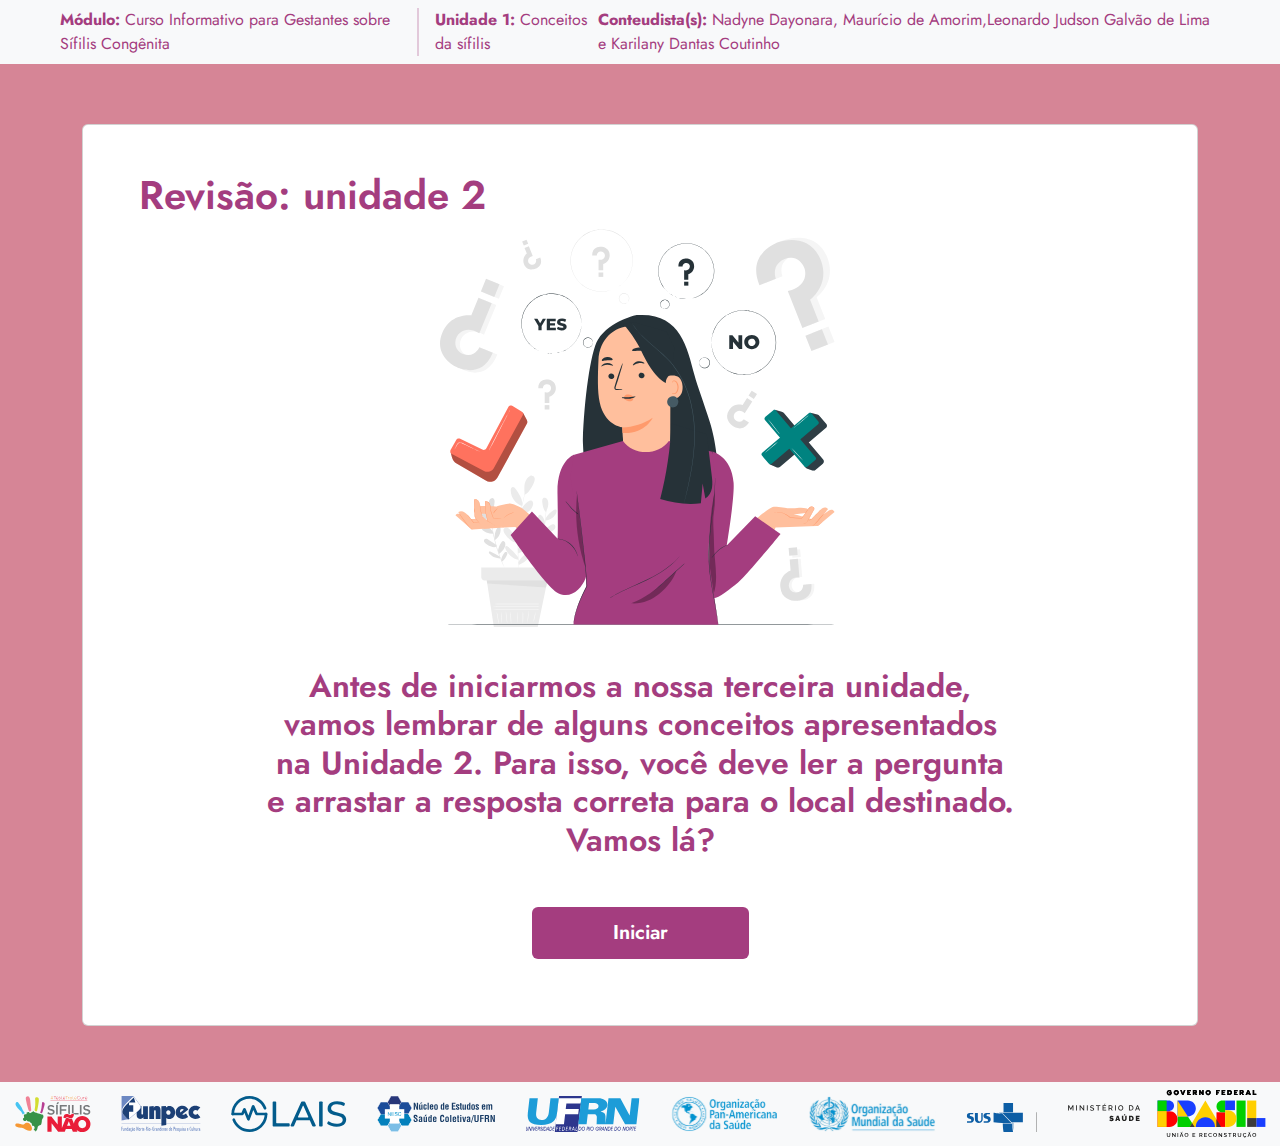
==== index2.html @ 6b5393c3 "versao web" ====
<!DOCTYPE html>
<html lang="en">

<head>
    <meta charset="UTF-8">
    <meta http-equiv="X-UA-Compatible" content="IE=edge">
    <meta name="viewport" content="width=device-width, initial-scale=1.0">
    <title>Curso Informativo para Gestantes sobre Sífilis Congênita</title>
    <link rel="icon" type="image/x-icon" href="/imgs/favicon.svg">
    <link rel="stylesheet" href="css/bootstrap.min.css">
    <link rel="stylesheet" href="style.css">
</head>

<body>
    <nav class="navbar navbar-expand-lg bg-light d-none d-sm-block px-5">
        <div class="container-fluid">
            <div class="navbar-collapse" id="navbarSupportedContent">
                <ul class="navbar-nav me-auto">
                    <li class="nav-item" href="#">
                        <strong>Módulo:</strong> Curso Informativo para Gestantes sobre Sífilis Congênita
                    </li>
                    <li class="vr mx-3"></li>
                    <li class="nav-item">
                        <strong>Unidade 1:</strong> Conceitos da sífilis
                    </li>
                </ul>
                <ul class="navbar-nav">
                    <li class="nav-item">
                        <strong>Conteudista(s):</strong> Nadyne Dayonara, Maurício de Amorim,Leonardo Judson Galvão de
                        Lima e
                        Karilany Dantas Coutinho
                    </li>
                </ul>
            </div>
        </div>
    </nav>
    <nav class="navbar navbar-expand-lg bg-light d-sm-none">
        <div class="container-fluid">
            <div class="navbar-collapse" id="navbarSupportedContent">
                <ul class="navbar-nav me-auto">
                    <span class="nav-item" href="#">
                        <strong>Módulo:</strong> Curso Informativo para Gestantes sobre Sífilis Congênita
                        <div class="vr"></div>
                        <strong>Unidade 1:</strong> Conceitos da sífilis
                    </span>
                </ul>
            </div>
        </div>
    </nav>
    <div id="okModal" class="modal ok-modal" tabindex="-1" aria-hidden="true">
        <div class="modal-dialog modal-dialog-centered">
            <div class="modal-content">
                <div class="modal-header">
                    <h5 class="modal-title">
                        Muito bem! A sífilis é uma doença sexualmente transmissível.
                    </h5>
                    <button type="button" class="btn-close btn-close-white" data-bs-dismiss="modal"
                        aria-label="Close"></button>
                </div>
                <div class="modal-body">
                    <p>
                        Ops! Aparentemente tem algo errado aí!
                    </p>
                </div>
                <div class="modal-footer">
                    <button type="button" class="btn btn-primary" data-bs-dismiss="modal">Continuar</button>
                </div>
            </div>
        </div>
    </div>
    <div id="notokModal" class="modal notok-modal" tabindex="-1" aria-hidden="true">
        <div class="modal-dialog modal-dialog-centered">
            <div class="modal-content">
                <div class="modal-header">
                    <h5 class="modal-title">
                        Resposta errada
                    </h5>
                    <button type="button" class="btn-close btn-close-white" data-bs-dismiss="modal"
                        aria-label="Close"></button>
                </div>
                <div class="modal-body">
                    <p>
                        Ops! Aparentemente tem algo errado aí!
                    </p>
                </div>
                <div class="modal-footer">
                    <button type="button" data-bs-dismiss="modal" class="btn btn-primary">Voltar</button>
                </div>
            </div>
        </div>
    </div>
    <div class="container">
        <div class="card card-inicio">
            <div class="card-body">
                <h1 class="card-title">
                    Revisão: unidade 2
                </h1>
                <div class="d-flex flex-column align-items-center justify-content-center">
                    <img class="img-fluid" src="imgs/duvida.svg" alt="">
                    <h2 class="text-center w-75">
                        Antes de iniciarmos a nossa terceira unidade, vamos lembrar de alguns conceitos apresentados na
                        Unidade 2. Para isso, você deve ler a pergunta e arrastar a resposta correta para o local
                        destinado. Vamos lá?
                    </h2>
                    <button class="btn btn-start">
                        Iniciar
                    </button>
                </div>
            </div>
        </div>
        <div class="card card-parabens" style="display: none;">
            <div class="card-body">
                <h1 class="card-title">
                    Revisão: unidade 1
                </h1>
                <div class="inicio d-flex flex-column align-items-center justify-content-center">
                    <img class="img-fluid" src="imgs/parabens.svg" alt="">
                    <h2 class="text-center w-75">
                        Parabéns! Você concluiu o quiz da unidade 2!
                    </h2>
                    <button class="btn btn-end">
                        Ir para a atividade seguinte
                    </button>
                </div>
            </div>
        </div>
    </div>

    <nav class="navbar navbar-expand-lg bg-light d-sm-none">
        <div class="container-fluid">
            <div class="navbar-collapse" id="navbarSupportedContent">
                <ul class="navbar-nav me-auto">
                    <span class="nav-item" href="#">
                        <strong>Conteudista(s):</strong> Nadyne Dayonara, Maurício de Amorim,Leonardo Judson Galvão de
                        Lima e
                        Karilany Dantas Coutinho
                    </span>
                </ul>
            </div>
        </div>
    </nav>

    <footer>
        <div class="navbar navbar-expand-lg bg-light">
            <div class="d-flex w-100 align-content-center justify-content-center">
                <img class="img-fluid" src="imgs/logos.svg" alt="">
            </div>
        </div>
    </footer>
    <script src="https://code.jquery.com/jquery-3.6.4.js"
        integrity="sha256-a9jBBRygX1Bh5lt8GZjXDzyOB+bWve9EiO7tROUtj/E=" crossorigin="anonymous"></script>
    <script src="js/bootstrap.bundle.min.js"></script>
    <script src="index2.js"></script>
    <script src="script.js"></script>
</body>

</html>
---- style.css ----
@import url("https://fonts.googleapis.com/css2?family=Jost:ital,wght@0,100;0,200;0,300;0,400;0,500;0,600;0,700;0,800;0,900;1,100;1,200;1,300;1,400;1,500;1,600;1,700;1,800;1,900&display=swap");
* {
  font-family: "Jost", sans-serif;
  color: #a43d7f;
}

.vr {
  border: 1px solid #a43d7f;
}

h1,
h2 {
  font-weight: 600;
}

footer {
  margin-top: auto;
}

body {
  background-color: #d68596;
  min-height: 100vh;
  display: flex;
  flex-direction: column;
}
body .card {
  margin-top: 60px;
  margin-bottom: 56px;
  padding: 30px 40px 50px;
  min-height: calc(100vh - 220px);
}
body .card .btn-next,
body .card .btn-start,
body .card .btn-end {
  background-color: #a43d7f;
  color: white;
  font-size: 20px;
  font-weight: 600;
  padding: 10px 80px;
}
body .card .card-text p {
  font-size: 20px;
  font-weight: 500;
  margin: 0;
}
body .card .question .card-title {
  background-color: #ffdfe6;
  padding: 50px 100px;
  border-radius: 8px;
}
body .card .question .btn-option {
  border: 1px solid #a43d7f;
  width: 100%;
  font-weight: 700;
  color: #a43d7f;
  margin: 10px 0;
}

.card-inicio h2,
.card-parabens h2 {
  padding: 40px 0;
}

.modal h5 {
  color: white;
  font-weight: 600;
}
.modal .modal-body,
.modal .btn {
  font-size: 18px;
  font-weight: 500;
}

.ok-modal .modal-header,
.ok-modal .btn {
  background-color: #178545;
}
.ok-modal .modal-body p {
  color: #178545;
}

.notok-modal .modal-header,
.notok-modal .btn {
  background-color: #b82e2d;
}
.notok-modal .modal-body p {
  color: #b82e2d;
}

.numero-questao {
  padding: 12px;
  background-color: #ffdfe6;
  border-radius: 4px;
  height: 48px;
}

@media screen and (max-width: 600px) {
  .card {
    padding: 0px !important;
  }
  .card .numero-questao {
    background-color: transparent;
    padding: 0;
  }
  .card h1,
  .card h2 {
    font-size: 16px;
    width: 100% !important;
  }
  .card .question {
    padding: 0 !important;
    margin: 0 !important;
    width: 100% !important;
  }
  .card .question .card-title {
    padding: 50px !important;
  }
  .card .question p {
    font-size: 16px !important;
  }
  .card .btn {
    font-size: 16px !important;
    padding: 10px !important;
    width: 100%;
  }
  .card-inicio img {
    width: 50%;
  }
}

/*# sourceMappingURL=style.css.map */
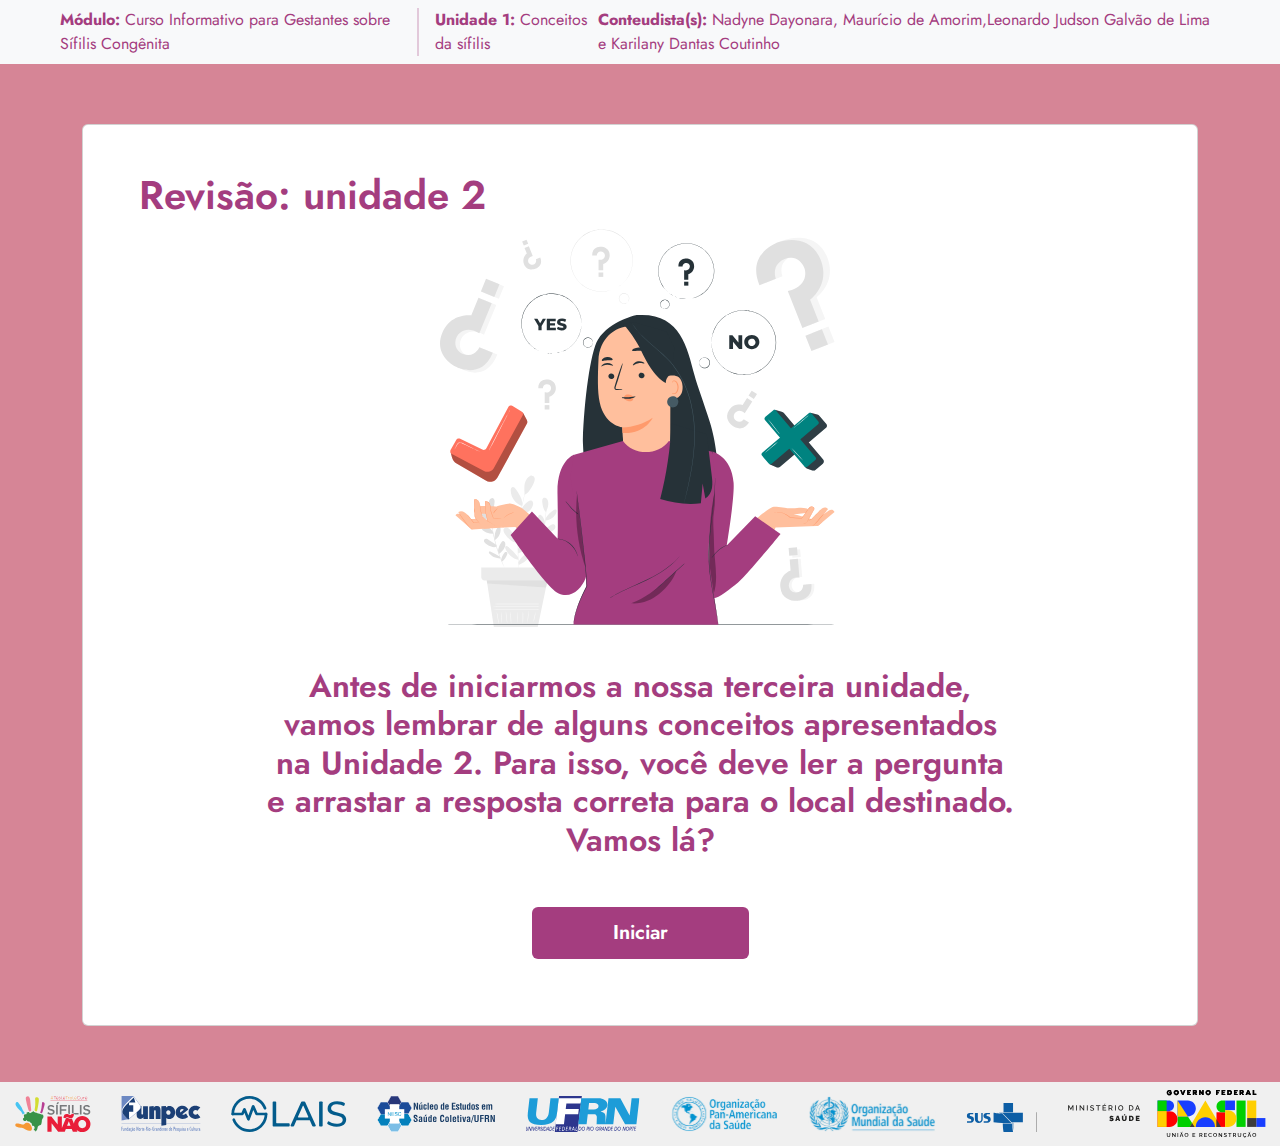
==== commit 276bead1: "commit logos" ====
--- a/index2.html
+++ b/index2.html
@@ -142,8 +142,11 @@
 
     <footer>
         <div class="navbar navbar-expand-lg bg-light">
-            <div class="d-flex w-100 align-content-center justify-content-center">
+            <div class="d-none d-sm-flex w-100 align-content-center justify-content-center">
                 <img class="img-fluid" src="imgs/logos.svg" alt="">
+            </div>
+            <div class="d-flex d-sm-none w-100 align-content-center justify-content-center">
+                <img class="img-fluid px-5 py-3" src="imgs/logos-mobile.svg" alt="">
             </div>
         </div>
     </footer>
--- a/style.css
+++ b/style.css
@@ -15,6 +15,9 @@
 
 footer {
   margin-top: auto;
+}
+footer .navbar {
+  background-color: #F0F0F0 !important;
 }
 
 body {
